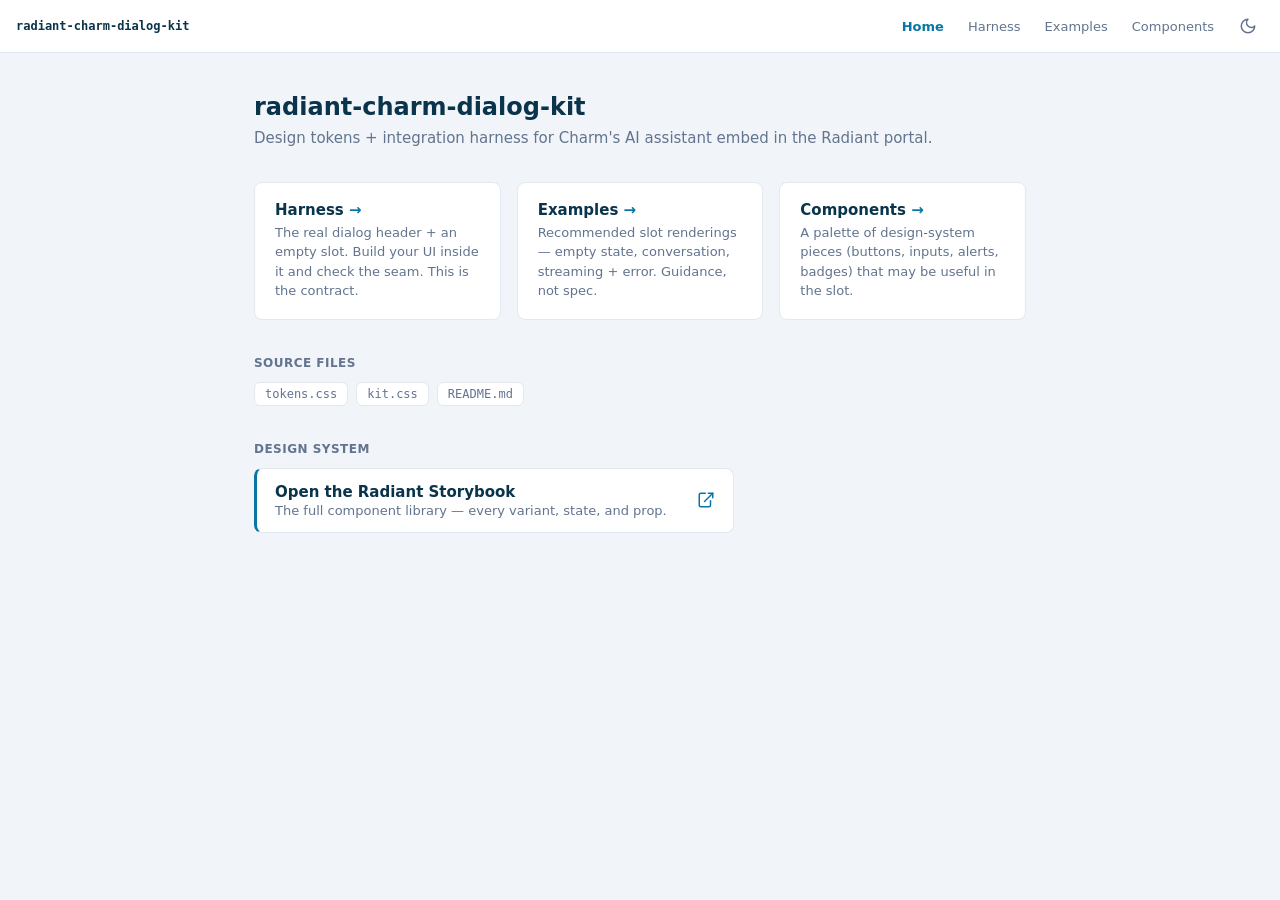
==== index.html @ c7dcc6d2 "Initial commit: radiant-charm-dialog-kit Design tokens + integration harness for embedding Charm's D" ====
<!doctype html>
<html lang="en">
<head>
  <meta charset="utf-8" />
  <meta name="viewport" content="width=device-width, initial-scale=1" />
  <title>radiant-charm-dialog-kit</title>

  <link rel="preconnect" href="https://rsms.me/" />
  <link rel="stylesheet" href="https://rsms.me/inter/inter.css" />
  <link rel="stylesheet" href="tokens.css" />
  <link rel="stylesheet" href="kit.css" />
  <script src="kit.js"></script>

  <style>
    body { margin: 0; font-family: var(--font-sans); color: var(--foreground); background: var(--muted); -webkit-font-smoothing: antialiased; }
    .page { max-width: 820px; margin: 0 auto; padding: 2.5rem 1.5rem 4rem; }
    h1 { font-size: 1.5rem; margin: 0 0 0.375rem; }
    .lede { color: var(--muted-foreground); font-size: 0.9375rem; line-height: 1.5; margin: 0 0 2rem; max-width: 46rem; }
    .cards { display: grid; grid-template-columns: repeat(auto-fit, minmax(220px, 1fr)); gap: 1rem; }
    .card-link {
      display: block; text-decoration: none; color: inherit;
      background: var(--card); border: 1px solid var(--border); border-radius: var(--radius);
      padding: 1.125rem 1.25rem; transition: border-color .12s, box-shadow .12s;
    }
    .card-link:hover { border-color: var(--ring); box-shadow: 0 0 0 3px color-mix(in oklch, var(--ring) 15%, transparent); }
    .card-link h2 { font-size: 0.9375rem; margin: 0 0 0.25rem; color: var(--foreground); }
    .card-link p { font-size: 0.8125rem; line-height: 1.5; color: var(--muted-foreground); margin: 0; }
    .card-link .arrow { color: var(--primary); font-weight: 600; }
    .section-title { font-size: 0.75rem; font-weight: 600; letter-spacing: 0.04em; text-transform: uppercase; color: var(--muted-foreground); margin: 2.25rem 0 0.75rem; }
    .src { display: flex; flex-wrap: wrap; gap: 0.5rem; }
    .src a { font-family: var(--font-mono); font-size: 0.75rem; color: var(--muted-foreground); text-decoration: none; background: var(--card); border: 1px solid var(--border); border-radius: calc(var(--radius) - 2px); padding: 0.25rem 0.625rem; }
    .src a:hover { color: var(--foreground); border-color: var(--input); }
    .storybook-link {
      display: flex; align-items: center; justify-content: space-between; gap: 1rem;
      max-width: 480px; text-decoration: none;
      background: var(--card); border: 1px solid var(--border); border-left: 3px solid var(--primary);
      border-radius: var(--radius); padding: 0.875rem 1.125rem;
      transition: border-color .12s, box-shadow .12s;
    }
    .storybook-link:hover { box-shadow: 0 0 0 3px color-mix(in oklch, var(--ring) 15%, transparent); }
    .storybook-link strong { display: block; color: var(--foreground); font-size: 0.9375rem; }
    .storybook-link .sb-sub { display: block; margin-top: 2px; color: var(--muted-foreground); font-size: 0.8125rem; }
    .storybook-link svg { width: 18px; height: 18px; color: var(--primary); flex-shrink: 0; }
  </style>
</head>
<body>
  <nav class="kit-nav">
    <a class="kit-nav-brand" href="index.html">radiant-charm-dialog-kit</a>
    <div class="kit-nav-right">
      <div class="kit-nav-links">
        <a href="index.html" class="is-active">Home</a>
        <a href="harness.html">Harness</a>
        <a href="examples.html">Examples</a>
        <a href="components.html">Components</a>
      </div>
      <button class="kit-theme-toggle" type="button" aria-label="Toggle dark mode" title="Toggle theme">
        <svg class="icon-moon" viewBox="0 0 24 24" fill="none" stroke="currentColor" stroke-width="2" stroke-linecap="round" stroke-linejoin="round"><path d="M12 3a6 6 0 0 0 9 9 9 9 0 1 1-9-9Z"/></svg>
        <svg class="icon-sun" viewBox="0 0 24 24" fill="none" stroke="currentColor" stroke-width="2" stroke-linecap="round" stroke-linejoin="round"><circle cx="12" cy="12" r="4"/><path d="M12 2v2M12 20v2M4.93 4.93l1.41 1.41M17.66 17.66l1.41 1.41M2 12h2M20 12h2M6.34 17.66l-1.41 1.41M19.07 4.93l-1.41 1.41"/></svg>
      </button>
    </div>
  </nav>

  <div class="page">
    <h1>radiant-charm-dialog-kit</h1>
    <p class="lede">Design tokens + integration harness for Charm's AI assistant embed in the Radiant portal.</p>

    <div class="cards">
      <a class="card-link" href="harness.html">
        <h2>Harness <span class="arrow">→</span></h2>
        <p>The real dialog header + an empty slot. Build your UI inside it and check the seam. This is the contract.</p>
      </a>
      <a class="card-link" href="examples.html">
        <h2>Examples <span class="arrow">→</span></h2>
        <p>Recommended slot renderings — empty state, conversation, streaming + error. Guidance, not spec.</p>
      </a>
      <a class="card-link" href="components.html">
        <h2>Components <span class="arrow">→</span></h2>
        <p>A palette of design-system pieces (buttons, inputs, alerts, badges) that may be useful in the slot.</p>
      </a>
    </div>

    <div class="section-title">Source files</div>
    <div class="src">
      <a href="tokens.css">tokens.css</a>
      <a href="kit.css">kit.css</a>
      <a href="README.md">README.md</a>
    </div>

    <div class="section-title">Design system</div>
    <a class="storybook-link" href="https://radiant-network.github.io/radiant-portal/storybook/" target="_blank" rel="noopener">
      <span>
        <strong>Open the Radiant Storybook</strong>
        <span class="sb-sub">The full component library — every variant, state, and prop.</span>
      </span>
      <svg viewBox="0 0 24 24" fill="none" stroke="currentColor" stroke-width="2" stroke-linecap="round" stroke-linejoin="round"><path d="M15 3h6v6"/><path d="M10 14 21 3"/><path d="M18 13v6a2 2 0 0 1-2 2H5a2 2 0 0 1-2-2V5a2 2 0 0 1 2-2h6"/></svg>
    </a>
  </div>
</body>
</html>
---- tokens.css ----
/* ============================================================================
   D.A.V.I.D dialog — design tokens
   Source of truth: radiant-portal · frontend/themes/radiant/theme.css
   These are a hand-maintained EXTRACT for the embedded dialog slot. If a value
   here disagrees with the Radiant portal, the portal wins — tell us and we sync.

   Colors are oklch (matches the Radiant system). All modern browsers support it.
   The slate scale mirrors Tailwind v4's defaults so this file renders standalone
   (e.g. the harness opened from file://) without a Tailwind build present.
   ============================================================================ */

:root {
  /* --- Type ------------------------------------------------------------- */
  /* Inter must be loaded INSIDE your iframe (it does not cross the frame
     boundary). Self-host or link it; the fallback stack is the safety net. */
  --font-sans: 'Inter', system-ui, -apple-system, 'Segoe UI', sans-serif;
  --font-mono: ui-monospace, 'SF Mono', 'Menlo', 'Consolas', monospace;

  /* --- Radius ----------------------------------------------------------- */
  --radius: 0.5rem;

  /* --- Brand scale (exact, from theme.css) ------------------------------ */
  --color-radiant-50:  oklch(0.98 0.01 228.92);
  --color-radiant-100: oklch(0.96 0.03 231.05);
  --color-radiant-200: oklch(0.91 0.06 224.03);
  --color-radiant-300: oklch(0.85 0.10 221.85);
  --color-radiant-400: oklch(0.79 0.14 223.72);
  --color-radiant-500: oklch(0.73 0.14 227.83);
  --color-radiant-600: oklch(0.63 0.13 233.32);
  --color-radiant-700: oklch(0.53 0.11 234.92);
  --color-radiant-800: oklch(0.47 0.09 231.27);
  --color-radiant-900: oklch(0.41 0.08 233.79);
  --color-radiant-950: oklch(0.31 0.06 236.35);

  /* --- Neutral scale (mirrors Tailwind v4 slate) ------------------------ */
  --color-white:      #ffffff;
  --color-slate-50:   oklch(0.984 0.003 247.858);
  --color-slate-100:  oklch(0.968 0.007 247.896);
  --color-slate-200:  oklch(0.929 0.013 255.508);
  --color-slate-300:  oklch(0.869 0.022 252.894);
  --color-slate-400:  oklch(0.704 0.040 256.788);
  --color-slate-500:  oklch(0.554 0.046 257.417);
  --color-slate-600:  oklch(0.446 0.043 257.281);
  --color-slate-700:  oklch(0.372 0.044 257.287);
  --color-slate-800:  oklch(0.279 0.041 260.031);
  --color-slate-900:  oklch(0.208 0.042 265.755);
  --color-slate-950:  oklch(0.129 0.042 264.695);

  /* --- Status scale (backs --destructive and alerts) -------------------- */
  --color-red-50:     oklch(0.971 0.013 17.38);
  --color-red-400:    oklch(0.704 0.191 22.216);
  --color-red-600:    oklch(0.577 0.245 27.325);
  --color-red-700:    oklch(0.505 0.213 27.518);
  --color-blue-400:   oklch(0.707 0.165 254.624);
  --color-blue-700:   oklch(0.488 0.243 264.376);

  /* --- Semantic tokens (light) ------------------------------------------ */
  /* Use these, not the raw scales, so a re-theme or dark mode flows through. */
  --background:           var(--color-white);
  --foreground:           var(--color-radiant-950);
  --primary:              var(--color-radiant-700);   /* user bubble, send    */
  --primary-foreground:   var(--color-slate-50);
  --secondary:            var(--color-slate-100);     /* assistant bubble, if */
  --secondary-foreground: var(--color-radiant-950);
  --muted:                var(--color-slate-100);
  --muted-foreground:     var(--color-slate-500);     /* placeholders, meta   */
  --accent:               var(--color-slate-100);
  --accent-foreground:    var(--color-radiant-950);
  --card:                 var(--color-white);
  --card-foreground:      var(--color-radiant-950);
  --destructive:          var(--color-red-600);       /* error states         */
  --destructive-foreground: var(--color-red-50);
  --border:               var(--color-slate-200);
  --input:                var(--color-slate-300);
  --ring:                 var(--color-radiant-700);   /* focus ring           */

  /* alert surfaces — background is the color at ~20%, text/border use -foreground */
  --color-alert-error:            var(--color-red-400);
  --color-alert-error-foreground: var(--color-red-700);
  --color-alert-info:             var(--color-blue-400);
  --color-alert-info-foreground:  var(--color-blue-700);
}

/* --- Dark theme --------------------------------------------------------- */
/* Radiant toggles dark via a `.dark` class on an ancestor. If the host tells
   your iframe the theme, add/remove `.dark` on <html> to match. */
.dark {
  --background:           var(--color-slate-950);
  --foreground:           var(--color-slate-50);
  --primary:              var(--color-radiant-200);
  --primary-foreground:   var(--color-radiant-950);
  --secondary:            var(--color-slate-700);
  --secondary-foreground: var(--color-slate-50);
  --muted:                var(--color-slate-800);
  --muted-foreground:     var(--color-slate-400);
  --accent:               var(--color-slate-800);
  --accent-foreground:    var(--color-slate-50);
  --card:                 var(--color-slate-950);
  --card-foreground:      var(--color-slate-50);
  --destructive:          oklch(0.396 0.133 25.72);
  --destructive-foreground: var(--color-red-50);
  --border:               var(--color-slate-800);
  --input:                var(--color-slate-800);
  --ring:                 var(--color-radiant-200);

  --color-alert-error:            var(--color-red-400);
  --color-alert-error-foreground: var(--color-red-400);
  --color-alert-info:             var(--color-blue-400);
  --color-alert-info-foreground:  var(--color-blue-400);
}
---- kit.css ----
/* ============================================================================
   D.A.V.I.D dialog — component layer
   Faithful CSS translation of the Radiant design system:
     · button   → components/base/buttons/button.variants.ts
     · input    → components/base/shadcn/input.tsx
     · alert    → components/base/shadcn/alert.tsx
   Consumes tokens.css. On Tailwind v4 you'd get these from the components +
   @theme mapping; this file is the framework-free reference (and what the
   harness/examples render with).
   ============================================================================ */

* { box-sizing: border-box; }

/* ============================================================
   Kit navigation — chrome for THIS style-guide site (not part of
   the dialog spec). Lets you move between the pages.
   ============================================================ */
.kit-nav {
  display: flex;
  align-items: center;
  justify-content: space-between;
  gap: 1rem;
  padding: 0.625rem 1rem;
  background: var(--card);
  border-bottom: 1px solid var(--border);
  position: sticky;
  top: 0;
  z-index: 20;
}
.kit-nav-brand {
  font-family: var(--font-mono);
  font-size: 0.75rem;
  font-weight: 600;
  color: var(--foreground);
  text-decoration: none;
}
.kit-nav-links { display: flex; gap: 0.25rem; }
.kit-nav-links a {
  font-size: 0.8125rem;
  color: var(--muted-foreground);
  text-decoration: none;
  padding: 0.25rem 0.625rem;
  border-radius: var(--radius);
}
.kit-nav-links a:hover { background: var(--muted); color: var(--foreground); }
.kit-nav-links a.is-active { color: var(--primary); font-weight: 600; }
.kit-nav-right { display: flex; align-items: center; gap: 0.5rem; }
.kit-theme-toggle {
  display: inline-flex; align-items: center; justify-content: center;
  width: 32px; height: 32px; padding: 0;
  border: none; border-radius: var(--radius);
  background: transparent; color: var(--muted-foreground); cursor: pointer;
}
.kit-theme-toggle:hover { background: var(--muted); color: var(--foreground); }
.kit-theme-toggle:focus-visible { outline: 2px solid var(--ring); outline-offset: 2px; }
.kit-theme-toggle svg { width: 18px; height: 18px; }
.kit-theme-toggle .icon-sun { display: none; }
:root.dark .kit-theme-toggle .icon-moon { display: none; }
:root.dark .kit-theme-toggle .icon-sun { display: block; }

/* Style-guide page backdrop follows the theme (raw slate scale doesn't flip). */
/* :root.dark body { background: var(--color-slate-800); } */

/* ============================================================
   Dialog shell + header — OURS. Fixed contract, don't restyle.
   ============================================================ */
.david-dialog {
  display: flex;
  flex-direction: column;
  background: var(--card);
  border: 1px solid var(--border);
  border-radius: 8px;
  overflow: hidden;
  box-shadow: 0 10px 30px -12px rgb(2 6 23 / 0.25);
}
.david-header {
  flex-shrink: 0;
  display: flex;
  align-items: center;
  gap: 6px;
  padding: 24px 24px 16px 24px;          /* exact, from Figma base harness */
  border-bottom: 1px solid var(--border); /* the SEAM */
}
.david-logo { height: 20px; width: auto; display: block; }
.david-patient {
  display: flex;
  align-items: center;
  padding-left: 12px;
  border-left: 1px solid var(--border);   /* the divider */
  font-size: 16px;
  font-weight: 600;                        /* Inter SemiBold */
  line-height: 1.5;
  color: var(--foreground);               /* #07344a in sRGB */
}
.david-close {
  margin-left: auto;
  display: inline-flex;
  align-items: center;
  justify-content: center;
  width: 24px; height: 24px;
  border: none; border-radius: var(--radius);
  background: transparent;
  color: var(--foreground);               /* Figma X = foreground */
  cursor: pointer;
}
.david-close:hover { background: var(--muted); }
.david-close:focus-visible { outline: 2px solid var(--ring); outline-offset: 2px; }

/* content area below the seam — muted background (slate-100) */
.david-body {
  flex: 1;
  min-height: 0;
  overflow-y: auto;
}

/* ============================================================
   Buttons — from button.variants.ts
   ============================================================ */
.btn {
  display: inline-flex;
  align-items: center;
  justify-content: center;
  gap: 8px;
  white-space: nowrap;
  border-radius: var(--radius);
  font-family: inherit;          /* buttons don't inherit the page font by default */
  font-weight: 500;              /* = Tailwind font-medium */
  font-size: 0.875rem;           /* = text-sm */
  line-height: 1;
  border: 1px solid transparent;
  cursor: pointer;
  transition: background-color .12s, color .12s, border-color .12s, box-shadow .12s;
}
.btn > svg { width: 16px; height: 16px; flex-shrink: 0; pointer-events: none; }
.btn:disabled { cursor: not-allowed; opacity: 0.5; }
/* the design-system focus ring: border→ring + 3px ring at ring/50, no outline */
.btn:focus-visible,
.input:focus-visible,
.composer-box:focus-within {
  outline: none;
  border-color: var(--ring);
  box-shadow: 0 0 0 3px color-mix(in oklch, var(--ring) 50%, transparent);
}

/* variants */
.btn-default     { background: var(--primary); color: var(--primary-foreground); box-shadow: 0 1px 2px 0 rgb(0 0 0 / 0.05); }
.btn-default:hover { background: color-mix(in oklch, var(--primary) 90%, transparent); }
.btn-secondary   { background: var(--secondary); color: var(--secondary-foreground); }
.btn-secondary:hover { background: color-mix(in oklch, var(--secondary) 80%, transparent); }
.btn-outline     { background: var(--background); color: var(--foreground); border-color: var(--input); }
.btn-outline:hover { background: var(--accent); color: var(--accent-foreground); }
.btn-ghost       { background: transparent; color: var(--foreground); }
.btn-ghost:hover { background: var(--accent); color: var(--accent-foreground); }
.btn-destructive { background: var(--destructive); color: var(--destructive-foreground); }
.btn-destructive:hover { background: color-mix(in oklch, var(--destructive) 90%, transparent); }
.btn-link        { background: transparent; color: var(--primary); }
.btn-link:hover  { text-decoration: underline; text-underline-offset: 4px; }

/* sizes (h / padding from the variants file) */
.btn-lg   { height: 40px; padding: 0 32px; }
.btn-md   { height: 36px; padding: 0 16px; }   /* default */
.btn-sm   { height: 32px; padding: 0 12px; }
.btn-xs   { height: 28px; padding: 0 10px; font-size: 0.75rem; }
.btn-2xs  { height: 24px; padding: 0 8px; font-size: 0.75rem; gap: 4px; }  /* Figma "xxs" */

/* icon-only (square) */
.btn-icon.btn-lg  { width: 40px; padding: 0; }
.btn-icon.btn-md  { width: 36px; padding: 0; }
.btn-icon.btn-sm  { width: 32px; padding: 0; }
.btn-icon.btn-xs  { width: 28px; padding: 0; }

/* ============================================================
   Input — from input.tsx
   ============================================================ */
.input {
  display: flex;
  width: 100%;
  border: 1px solid var(--input);
  background: var(--background);
  border-radius: var(--radius);
  box-shadow: 0 1px 2px 0 rgb(0 0 0 / 0.05);
  font-family: inherit;
  font-size: 0.875rem;
  color: var(--foreground);
}
.input::placeholder { color: var(--muted-foreground); }
.input-md { height: 36px; padding: 8px 12px; }   /* default */
.input-sm { height: 32px; padding: 8px 12px; }

/* ============================================================
   Composer (input-addon pattern) — input frame + button row
   ============================================================ */
.composer { flex-shrink: 0; padding: 16px 24px; border-top: 1px solid var(--border); }
.composer-box {
  display: flex;
  flex-direction: column;
  gap: 8px;
  border: 1px solid var(--input);
  background: var(--background);
  border-radius: var(--radius);
  box-shadow: 0 1px 2px 0 rgb(0 0 0 / 0.05);
  padding: 8px 10px;
}
.composer-box textarea {
  border: none; outline: none; resize: none; background: none;
  font: inherit; font-size: 0.875rem; color: var(--foreground);
  line-height: 1.5; min-height: 1.5rem;
}
.composer-box textarea::placeholder { color: var(--muted-foreground); }
.composer-row { display: flex; align-items: center; justify-content: space-between; }
.composer-tools { display: flex; align-items: center; gap: 4px; }

/* ============================================================
   Message states (guidance — recommended, not required)
   ============================================================ */
.msg-list {
  flex: 1; min-height: 0; overflow-y: auto;
  display: flex; flex-direction: column; gap: 16px;
  padding: 16px 24px;
}
.msg-user {
  align-self: flex-end;
  max-width: 85%;
  background: var(--primary);
  color: var(--primary-foreground);
  border-radius: var(--radius);
  border-bottom-right-radius: calc(var(--radius) / 2);
  padding: 10px 14px;
  font-size: 0.875rem;
  line-height: 1.5;
}
.msg-assistant {
  align-self: stretch;
  font-size: 0.875rem;
  line-height: 1.6;
  color: var(--foreground);
}
.msg-assistant p { margin: 0 0 0.625rem; }
.msg-assistant p:last-child { margin-bottom: 0; }
.msg-assistant strong { font-weight: 600; }

/* monospace for variant notation, doses, identifiers */
code {
  font-family: var(--font-mono);
  font-size: 0.8125em;
  background: color-mix(in oklch, var(--foreground) 8%, transparent);
  padding: 0.05em 0.3em;
  border-radius: 4px;
}

/* empty / welcome state */
.welcome { margin: auto; text-align: center; max-width: 24rem; }
.welcome h2 { margin: 0 0 0.375rem; font-size: 1rem; font-weight: 600; color: var(--foreground); }
.welcome p  { margin: 0; font-size: 0.8125rem; line-height: 1.55; color: var(--muted-foreground); }

/* streaming indicator */
.typing { align-self: flex-start; display: inline-flex; gap: 4px; padding: 0.5rem 0; }
.typing i { width: 6px; height: 6px; border-radius: 50%; background: var(--muted-foreground); animation: blink 1.2s infinite ease-in-out both; }
.typing i:nth-child(2) { animation-delay: 0.2s; }
.typing i:nth-child(3) { animation-delay: 0.4s; }
@keyframes blink { 0%, 80%, 100% { opacity: 0.25; } 40% { opacity: 1; } }
@media (prefers-reduced-motion: reduce) { .typing i { animation: none; opacity: 0.6; } }

/* ============================================================
   Alert — from alert.tsx (bg = color @20%, text/border = -foreground)
   ============================================================ */
.alert {
  display: flex;
  align-items: flex-start;
  gap: 12px;
  width: 100%;
  padding: 12px;
  border-radius: var(--radius);
  border: 1px solid transparent;
}
.alert-icon > svg { width: 20px; height: 20px; }
.alert-content { display: flex; flex-direction: column; align-items: flex-start; gap: 12px; flex: 1; }
.alert-title { font-size: 0.875rem; font-weight: 600; line-height: 1.25rem; }
.alert-desc  { font-size: 0.875rem; font-weight: 400; line-height: 1.25rem; }
.alert-actions { display: flex; align-items: center; gap: 8px; }

.alert-error {
  background: color-mix(in oklch, var(--color-alert-error) 20%, transparent);
  color: var(--color-alert-error-foreground);
  border-color: color-mix(in oklch, var(--color-alert-error-foreground) 30%, transparent);
}
.alert-info {
  background: color-mix(in oklch, var(--color-alert-info) 20%, transparent);
  color: var(--color-alert-info-foreground);
  border-color: color-mix(in oklch, var(--color-alert-info-foreground) 30%, transparent);
}
/* filled action button inside an error alert (default variant → -foreground bg) */
.alert-error .btn-solid { background: var(--color-alert-error-foreground); color: var(--primary-foreground); }
.alert-error .btn-solid:hover { background: color-mix(in oklch, var(--color-alert-error-foreground) 90%, transparent); }
.alert-info .btn-solid { background: var(--color-alert-info-foreground); color: var(--primary-foreground); }
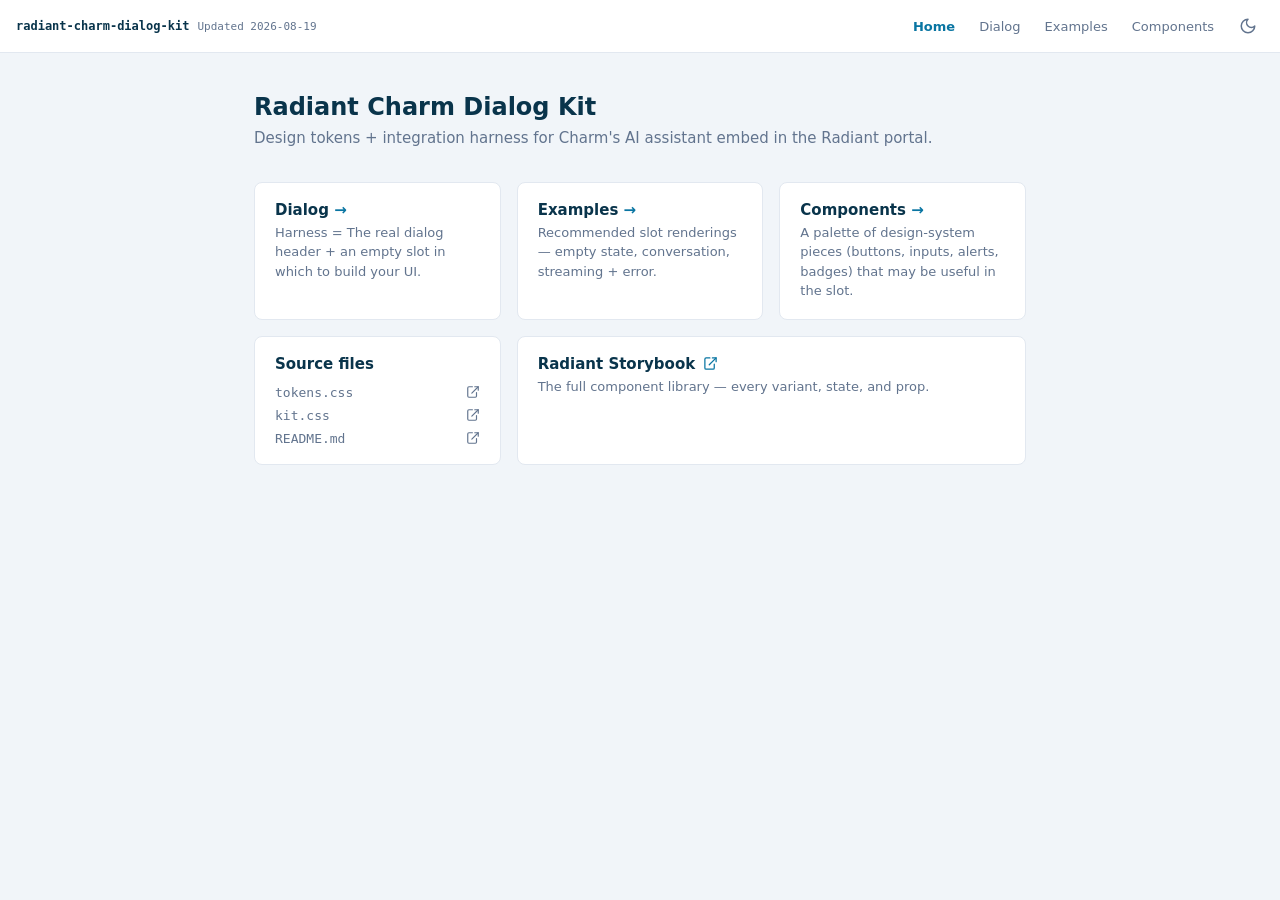
==== commit 4eeea5b9: "Add dark mode, restructure hub, and fix dialog background" ====
--- a/index.html
+++ b/index.html
@@ -14,42 +14,36 @@
   <style>
     body { margin: 0; font-family: var(--font-sans); color: var(--foreground); background: var(--muted); -webkit-font-smoothing: antialiased; }
     .page { max-width: 820px; margin: 0 auto; padding: 2.5rem 1.5rem 4rem; }
-    h1 { font-size: 1.5rem; margin: 0 0 0.375rem; }
-    .lede { color: var(--muted-foreground); font-size: 0.9375rem; line-height: 1.5; margin: 0 0 2rem; max-width: 46rem; }
-    .cards { display: grid; grid-template-columns: repeat(auto-fit, minmax(220px, 1fr)); gap: 1rem; }
-    .card-link {
-      display: block; text-decoration: none; color: inherit;
+    .cards { display: grid; grid-template-columns: repeat(3, minmax(0, 1fr)); gap: 1rem; }
+    .card-link, .card {
       background: var(--card); border: 1px solid var(--border); border-radius: var(--radius);
-      padding: 1.125rem 1.25rem; transition: border-color .12s, box-shadow .12s;
+      padding: 1.125rem 1.25rem;
     }
+    .card-link { display: block; text-decoration: none; color: inherit; transition: border-color .12s, box-shadow .12s; }
     .card-link:hover { border-color: var(--ring); box-shadow: 0 0 0 3px color-mix(in oklch, var(--ring) 15%, transparent); }
     .card-link h2 { font-size: 0.9375rem; margin: 0 0 0.25rem; color: var(--foreground); }
+    .card h2 { font-size: 0.9375rem; margin: 0 0 0.75rem; color: var(--foreground); }
     .card-link p { font-size: 0.8125rem; line-height: 1.5; color: var(--muted-foreground); margin: 0; }
     .card-link .arrow { color: var(--primary); font-weight: 600; }
-    .section-title { font-size: 0.75rem; font-weight: 600; letter-spacing: 0.04em; text-transform: uppercase; color: var(--muted-foreground); margin: 2.25rem 0 0.75rem; }
-    .src { display: flex; flex-wrap: wrap; gap: 0.5rem; }
-    .src a { font-family: var(--font-mono); font-size: 0.75rem; color: var(--muted-foreground); text-decoration: none; background: var(--card); border: 1px solid var(--border); border-radius: calc(var(--radius) - 2px); padding: 0.25rem 0.625rem; }
-    .src a:hover { color: var(--foreground); border-color: var(--input); }
-    .storybook-link {
-      display: flex; align-items: center; justify-content: space-between; gap: 1rem;
-      max-width: 480px; text-decoration: none;
-      background: var(--card); border: 1px solid var(--border); border-left: 3px solid var(--primary);
-      border-radius: var(--radius); padding: 0.875rem 1.125rem;
-      transition: border-color .12s, box-shadow .12s;
-    }
-    .storybook-link:hover { box-shadow: 0 0 0 3px color-mix(in oklch, var(--ring) 15%, transparent); }
-    .storybook-link strong { display: block; color: var(--foreground); font-size: 0.9375rem; }
-    .storybook-link .sb-sub { display: block; margin-top: 2px; color: var(--muted-foreground); font-size: 0.8125rem; }
-    .storybook-link svg { width: 18px; height: 18px; color: var(--primary); flex-shrink: 0; }
+    .card-link h2 svg { width: 15px; height: 15px; color: var(--primary); vertical-align: -2px; margin-left: 3px; }
+    .card-wide { grid-column: span 2; }
+    .file-list { list-style: none; margin: 0; padding: 0; display: flex; flex-direction: column; gap: 0.5rem; }
+    .file-list a { display: flex; align-items: center; justify-content: space-between; gap: 0.5rem; font-family: var(--font-mono); font-size: 0.8125rem; color: var(--muted-foreground); text-decoration: none; }
+    .file-list a:hover { color: var(--foreground); }
+    .file-list svg { width: 14px; height: 14px; flex-shrink: 0; }
+    .file-list a:hover svg { color: var(--primary); }
   </style>
 </head>
 <body>
   <nav class="kit-nav">
-    <a class="kit-nav-brand" href="index.html">radiant-charm-dialog-kit</a>
+    <div class="kit-nav-left">
+      <a class="kit-nav-brand" href="index.html">radiant-charm-dialog-kit</a>
+      <span class="kit-nav-stamp"></span>
+    </div>
     <div class="kit-nav-right">
       <div class="kit-nav-links">
         <a href="index.html" class="is-active">Home</a>
-        <a href="harness.html">Harness</a>
+        <a href="harness.html">Dialog</a>
         <a href="examples.html">Examples</a>
         <a href="components.html">Components</a>
       </div>
@@ -61,39 +55,37 @@
   </nav>
 
   <div class="page">
-    <h1>radiant-charm-dialog-kit</h1>
-    <p class="lede">Design tokens + integration harness for Charm's AI assistant embed in the Radiant portal.</p>
+    <h1>Radiant Charm Dialog Kit</h1>
+    <p class="sub">Design tokens + integration harness for Charm's AI assistant embed in the Radiant portal.</p>
 
     <div class="cards">
       <a class="card-link" href="harness.html">
-        <h2>Harness <span class="arrow">→</span></h2>
-        <p>The real dialog header + an empty slot. Build your UI inside it and check the seam. This is the contract.</p>
+        <h2>Dialog <span class="arrow">→</span></h2>
+        <p>Harness = The real dialog header + an empty slot in which to build your UI.</p>
       </a>
       <a class="card-link" href="examples.html">
         <h2>Examples <span class="arrow">→</span></h2>
-        <p>Recommended slot renderings — empty state, conversation, streaming + error. Guidance, not spec.</p>
+        <p>Recommended slot renderings — empty state, conversation, streaming + error.</p>
       </a>
       <a class="card-link" href="components.html">
         <h2>Components <span class="arrow">→</span></h2>
         <p>A palette of design-system pieces (buttons, inputs, alerts, badges) that may be useful in the slot.</p>
       </a>
+
+      <div class="card">
+        <h2>Source files</h2>
+        <ul class="file-list">
+          <li><a href="https://github.com/luclemo/radiant-charm-dialog-kit/blob/main/tokens.css" target="_blank" rel="noopener">tokens.css <svg viewBox="0 0 24 24" fill="none" stroke="currentColor" stroke-width="2" stroke-linecap="round" stroke-linejoin="round"><path d="M15 3h6v6"/><path d="M10 14 21 3"/><path d="M18 13v6a2 2 0 0 1-2 2H5a2 2 0 0 1-2-2V5a2 2 0 0 1 2-2h6"/></svg></a></li>
+          <li><a href="https://github.com/luclemo/radiant-charm-dialog-kit/blob/main/kit.css" target="_blank" rel="noopener">kit.css <svg viewBox="0 0 24 24" fill="none" stroke="currentColor" stroke-width="2" stroke-linecap="round" stroke-linejoin="round"><path d="M15 3h6v6"/><path d="M10 14 21 3"/><path d="M18 13v6a2 2 0 0 1-2 2H5a2 2 0 0 1-2-2V5a2 2 0 0 1 2-2h6"/></svg></a></li>
+          <li><a href="https://github.com/luclemo/radiant-charm-dialog-kit/blob/main/README.md" target="_blank" rel="noopener">README.md <svg viewBox="0 0 24 24" fill="none" stroke="currentColor" stroke-width="2" stroke-linecap="round" stroke-linejoin="round"><path d="M15 3h6v6"/><path d="M10 14 21 3"/><path d="M18 13v6a2 2 0 0 1-2 2H5a2 2 0 0 1-2-2V5a2 2 0 0 1 2-2h6"/></svg></a></li>
+        </ul>
+      </div>
+
+      <a class="card-link card-wide" href="https://radiant-network.github.io/radiant-portal/storybook/" target="_blank" rel="noopener">
+        <h2>Radiant Storybook <svg viewBox="0 0 24 24" fill="none" stroke="currentColor" stroke-width="2" stroke-linecap="round" stroke-linejoin="round"><path d="M15 3h6v6"/><path d="M10 14 21 3"/><path d="M18 13v6a2 2 0 0 1-2 2H5a2 2 0 0 1-2-2V5a2 2 0 0 1 2-2h6"/></svg></h2>
+        <p>The full component library — every variant, state, and prop.</p>
+      </a>
     </div>
-
-    <div class="section-title">Source files</div>
-    <div class="src">
-      <a href="tokens.css">tokens.css</a>
-      <a href="kit.css">kit.css</a>
-      <a href="README.md">README.md</a>
-    </div>
-
-    <div class="section-title">Design system</div>
-    <a class="storybook-link" href="https://radiant-network.github.io/radiant-portal/storybook/" target="_blank" rel="noopener">
-      <span>
-        <strong>Open the Radiant Storybook</strong>
-        <span class="sb-sub">The full component library — every variant, state, and prop.</span>
-      </span>
-      <svg viewBox="0 0 24 24" fill="none" stroke="currentColor" stroke-width="2" stroke-linecap="round" stroke-linejoin="round"><path d="M15 3h6v6"/><path d="M10 14 21 3"/><path d="M18 13v6a2 2 0 0 1-2 2H5a2 2 0 0 1-2-2V5a2 2 0 0 1 2-2h6"/></svg>
-    </a>
   </div>
 </body>
 </html>
--- a/kit.css
+++ b/kit.css
@@ -27,6 +27,7 @@
   top: 0;
   z-index: 20;
 }
+.kit-nav-left { display: flex; align-items: baseline; gap: 0.5rem; min-width: 0; }
 .kit-nav-brand {
   font-family: var(--font-mono);
   font-size: 0.75rem;
@@ -34,6 +35,7 @@
   color: var(--foreground);
   text-decoration: none;
 }
+.kit-nav-stamp { font-family: var(--font-mono); font-size: 0.6875rem; color: var(--muted-foreground); white-space: nowrap; }
 .kit-nav-links { display: flex; gap: 0.25rem; }
 .kit-nav-links a {
   font-size: 0.8125rem;
@@ -58,8 +60,9 @@
 :root.dark .kit-theme-toggle .icon-moon { display: none; }
 :root.dark .kit-theme-toggle .icon-sun { display: block; }
 
-/* Style-guide page backdrop follows the theme (raw slate scale doesn't flip). */
-/* :root.dark body { background: var(--color-slate-800); } */
+/* Page header (title + subtitle) — shared across the doc pages. */
+.page h1, .harness-head h1 { font-size: 1.5rem; margin: 0 0 0.375rem; }
+.sub { color: var(--muted-foreground); font-size: 0.9375rem; line-height: 1.5; margin: 0 0 2rem; max-width: 46rem; }
 
 /* ============================================================
    Dialog shell + header — OURS. Fixed contract, don't restyle.
@@ -292,4 +295,3 @@
 /* filled action button inside an error alert (default variant → -foreground bg) */
 .alert-error .btn-solid { background: var(--color-alert-error-foreground); color: var(--primary-foreground); }
 .alert-error .btn-solid:hover { background: color-mix(in oklch, var(--color-alert-error-foreground) 90%, transparent); }
-.alert-info .btn-solid { background: var(--color-alert-info-foreground); color: var(--primary-foreground); }
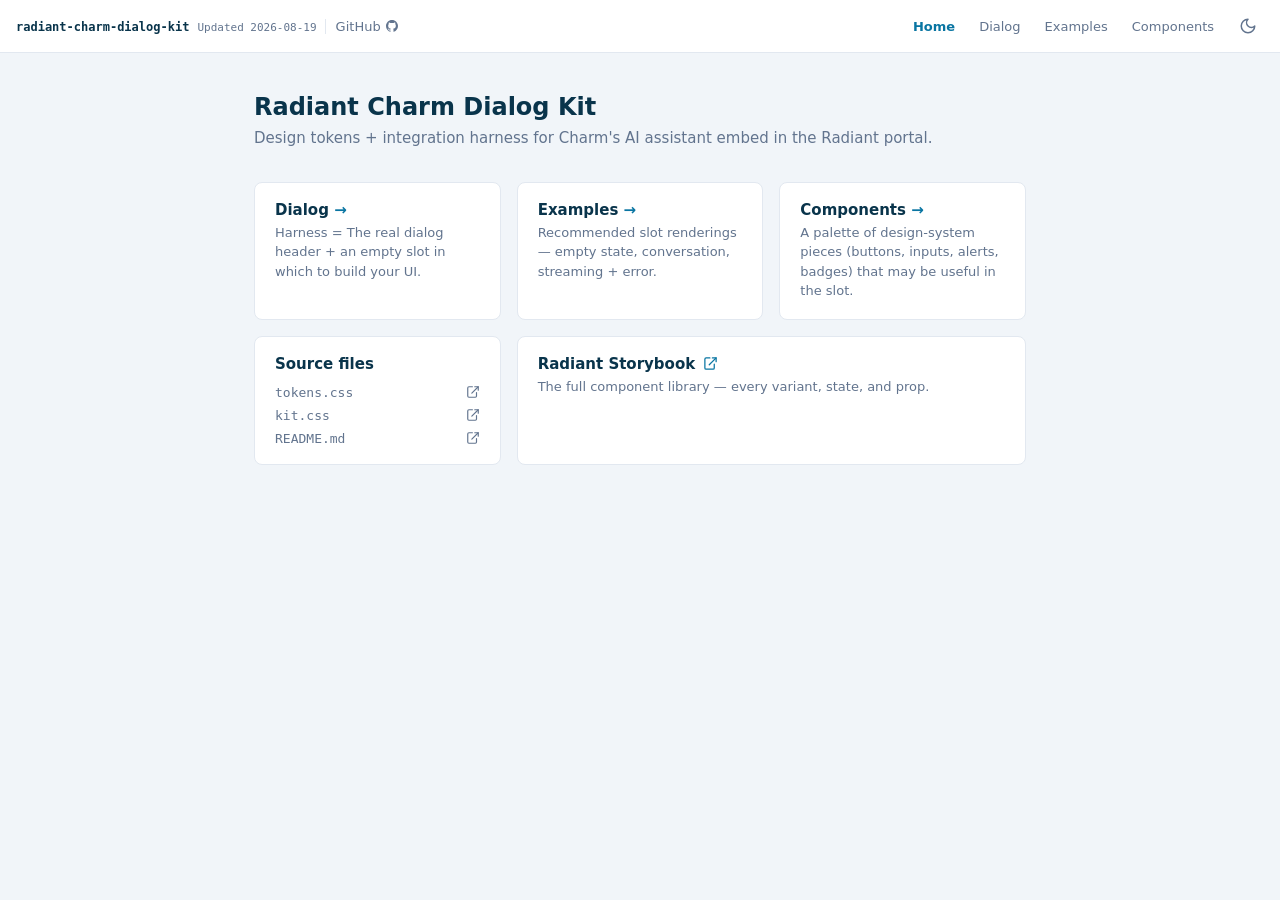
==== commit 4b4b27e3: "Add GitHub repo link to the nav" ====
--- a/index.html
+++ b/index.html
@@ -39,6 +39,7 @@
     <div class="kit-nav-left">
       <a class="kit-nav-brand" href="index.html">radiant-charm-dialog-kit</a>
       <span class="kit-nav-stamp"></span>
+      <a class="kit-nav-repo" href="https://github.com/luclemo/radiant-charm-dialog-kit" target="_blank" rel="noopener" aria-label="View repository on GitHub">GitHub <svg viewBox="0 0 12 12" fill="none" xmlns="http://www.w3.org/2000/svg" aria-hidden="true"><path fill-rule="evenodd" clip-rule="evenodd" d="M6.00496 0C2.68437 0 0 2.70416 0 6.04958C0 8.72376 1.71997 10.9874 4.10603 11.7886C4.40435 11.8488 4.51362 11.6584 4.51362 11.4982C4.51362 11.358 4.50378 10.8773 4.50378 10.3764C2.83335 10.737 2.4855 9.65522 2.4855 9.65522C2.21705 8.9541 1.81929 8.7739 1.81929 8.7739C1.27255 8.40331 1.85911 8.40331 1.85911 8.40331C2.46558 8.44338 2.78381 9.02429 2.78381 9.02429C3.32059 9.94567 4.18555 9.68533 4.53353 9.52505C4.58319 9.13442 4.74237 8.864 4.91138 8.7138C3.57908 8.57355 2.17734 8.05275 2.17734 5.72902C2.17734 5.06797 2.4158 4.52714 2.79365 4.10652C2.73403 3.95631 2.5252 3.33522 2.85338 2.50393C2.85338 2.50393 3.36042 2.34365 4.50366 3.12491C4.99313 2.99248 5.4979 2.92512 6.00496 2.92455C6.512 2.92455 7.02886 2.99474 7.50614 3.12491C8.64951 2.34365 9.15655 2.50393 9.15655 2.50393C9.48473 3.33522 9.27577 3.95631 9.21616 4.10652C9.60396 4.52714 9.83259 5.06797 9.83259 5.72902C9.83259 8.05275 8.43085 8.56347 7.0886 8.7138C7.30739 8.90407 7.49619 9.26459 7.49619 9.83553C7.49619 10.6468 7.48635 11.2979 7.48635 11.4981C7.48635 11.6584 7.59575 11.8488 7.89395 11.7887C10.28 10.9873 12 8.72376 12 6.04958C12.0098 2.70416 9.3156 0 6.00496 0Z" fill="currentColor"/></svg></a>
     </div>
     <div class="kit-nav-right">
       <div class="kit-nav-links">
--- a/kit.css
+++ b/kit.css
@@ -36,6 +36,9 @@
   text-decoration: none;
 }
 .kit-nav-stamp { font-family: var(--font-mono); font-size: 0.6875rem; color: var(--muted-foreground); white-space: nowrap; }
+.kit-nav-repo { display: inline-flex; align-items: center; gap: 5px; padding-left: 0.625rem; border-left: 1px solid var(--border); font-size: 0.8125rem; color: var(--muted-foreground); text-decoration: none; }
+.kit-nav-repo:hover { color: var(--foreground); }
+.kit-nav-repo svg { width: 12px; height: 12px; }
 .kit-nav-links { display: flex; gap: 0.25rem; }
 .kit-nav-links a {
   font-size: 0.8125rem;
